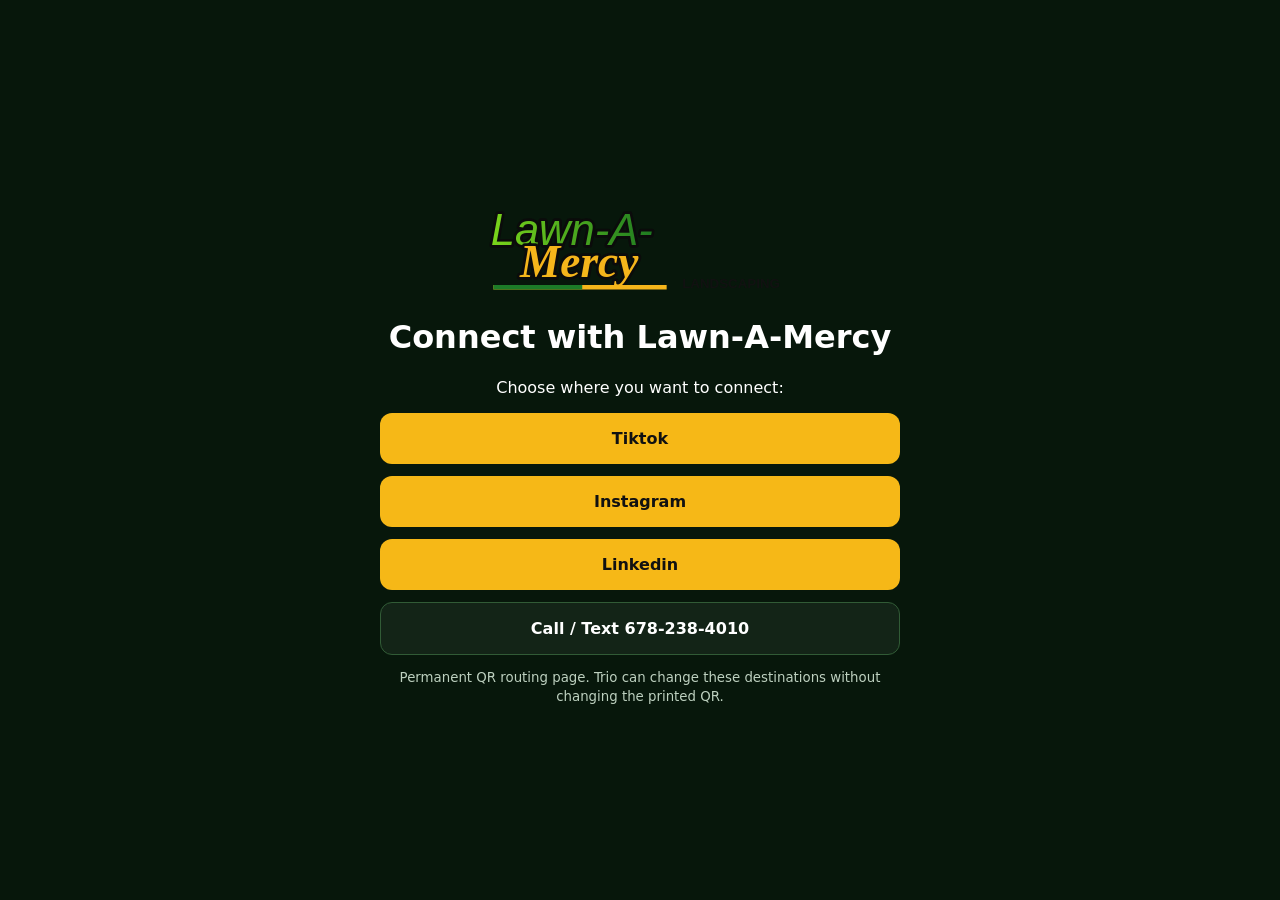
==== go/index.html @ 56b95126 "feat: launch public website" ====
<!doctype html><html lang="en"><head><meta charset="utf-8"><meta name="viewport" content="width=device-width,initial-scale=1"><title>Lawn-A-Mercy Connect</title><style>body{margin:0;background:#07170b;color:#fff;font-family:system-ui;display:grid;place-items:center;min-height:100vh}.box{width:min(520px,calc(100% - 32px));text-align:center}.logo{width:320px;max-width:90%}.btn{display:block;margin:12px 0;padding:16px;border-radius:12px;background:#f6b817;color:#111;font-weight:900;text-decoration:none}.sub{background:#132417;color:#fff;border:1px solid #315b36}small{color:#bdd0bf}</style></head><body><main class="box"><img class="logo" src="../assets/brand/logo.svg" alt="Lawn-A-Mercy"><h1>Connect with Lawn-A-Mercy</h1><p id="status">Loading current links…</p><div id="links"></div><small>Permanent QR routing page. Trio can change these destinations without changing the printed QR.</small></main><script>async function load(u){const s=u.includes('?')?'&':'?';const r=await fetch(u+s+'v='+Date.now(),{cache:'no-store'});return r.json()}(async()=>{try{let c=await load('../data/site.json');if(c.runtime?.remote_config_url){try{c=await load(c.runtime.remote_config_url)}catch{}}const q=new URLSearchParams(location.search).get('to')||'socials';if(q!=='socials'){const direct=c.routes?.[q]||c.social?.[q];if(direct){location.replace(direct);return}}const box=document.getElementById('links');document.getElementById('status').textContent='Choose where you want to connect:';for(const[k,v]of Object.entries(c.social||{})){const a=document.createElement('a');a.className='btn';a.href=v;a.textContent=k[0].toUpperCase()+k.slice(1);box.appendChild(a)}const call=document.createElement('a');call.className='btn sub';call.href=c.routes?.call||'tel:+16782384010';call.textContent='Call / Text '+c.contact.phone;box.appendChild(call)}catch(e){document.getElementById('status').textContent='Call or text 678-238-4010'}})();</script></body></html>
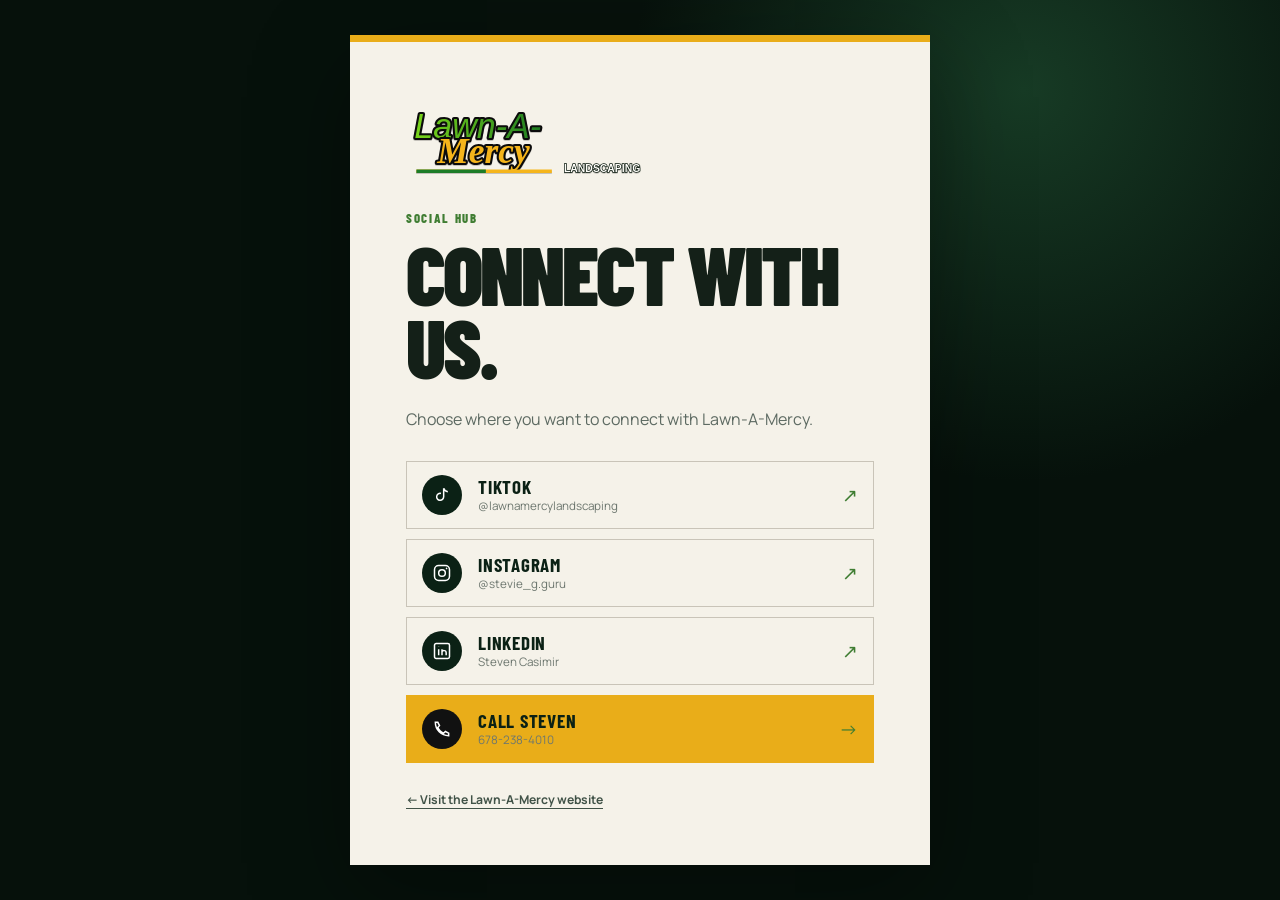
==== commit 1c177975: "feat: polish public site and Trio publishing" ====
--- a/go/index.html
+++ b/go/index.html
@@ -1 +1,33 @@
-<!doctype html><html lang="en"><head><meta charset="utf-8"><meta name="viewport" content="width=device-width,initial-scale=1"><title>Lawn-A-Mercy Connect</title><style>body{margin:0;background:#07170b;color:#fff;font-family:system-ui;display:grid;place-items:center;min-height:100vh}.box{width:min(520px,calc(100% - 32px));text-align:center}.logo{width:320px;max-width:90%}.btn{display:block;margin:12px 0;padding:16px;border-radius:12px;background:#f6b817;color:#111;font-weight:900;text-decoration:none}.sub{background:#132417;color:#fff;border:1px solid #315b36}small{color:#bdd0bf}</style></head><body><main class="box"><img class="logo" src="../assets/brand/logo.svg" alt="Lawn-A-Mercy"><h1>Connect with Lawn-A-Mercy</h1><p id="status">Loading current links…</p><div id="links"></div><small>Permanent QR routing page. Trio can change these destinations without changing the printed QR.</small></main><script>async function load(u){const s=u.includes('?')?'&':'?';const r=await fetch(u+s+'v='+Date.now(),{cache:'no-store'});return r.json()}(async()=>{try{let c=await load('../data/site.json');if(c.runtime?.remote_config_url){try{c=await load(c.runtime.remote_config_url)}catch{}}const q=new URLSearchParams(location.search).get('to')||'socials';if(q!=='socials'){const direct=c.routes?.[q]||c.social?.[q];if(direct){location.replace(direct);return}}const box=document.getElementById('links');document.getElementById('status').textContent='Choose where you want to connect:';for(const[k,v]of Object.entries(c.social||{})){const a=document.createElement('a');a.className='btn';a.href=v;a.textContent=k[0].toUpperCase()+k.slice(1);box.appendChild(a)}const call=document.createElement('a');call.className='btn sub';call.href=c.routes?.call||'tel:+16782384010';call.textContent='Call / Text '+c.contact.phone;box.appendChild(call)}catch(e){document.getElementById('status').textContent='Call or text 678-238-4010'}})();</script></body></html>+<!doctype html>
+<html lang="en">
+<head>
+  <meta charset="utf-8">
+  <meta name="viewport" content="width=device-width,initial-scale=1">
+  <meta name="theme-color" content="#0b2115">
+  <title>Connect with Lawn-A-Mercy</title>
+  <link rel="preconnect" href="https://fonts.googleapis.com">
+  <link rel="preconnect" href="https://fonts.gstatic.com" crossorigin>
+  <link href="https://fonts.googleapis.com/css2?family=Barlow+Condensed:wght@700;800;900&family=Manrope:wght@400;600;700&display=swap" rel="stylesheet">
+  <style>
+    :root{--green:#0b2115;--deep:#06110b;--gold:#e9ad19;--paper:#f5f2e9;--muted:#aebbb2}*{box-sizing:border-box}body{margin:0;min-height:100vh;display:grid;place-items:center;padding:28px;background:radial-gradient(circle at 80% 10%,#173b25,transparent 30%),var(--deep);color:#fff;font-family:Manrope,"Segoe UI",sans-serif}.card{width:min(580px,100%);padding:clamp(28px,6vw,56px);border-top:7px solid var(--gold);background:var(--paper);color:#142018;box-shadow:0 30px 90px rgba(0,0,0,.35)}.logo{display:block;width:250px;max-width:78%;height:78px;object-fit:contain;object-position:left;margin-bottom:34px;filter:drop-shadow(0 1px 0 rgba(0,0,0,.2))}.eyebrow{margin:0 0 11px;color:#3f7d32;font-family:"Barlow Condensed",sans-serif;font-size:.8rem;font-weight:800;letter-spacing:.13em;text-transform:uppercase}h1{margin:0;font-family:"Barlow Condensed",sans-serif;font-size:clamp(3.1rem,10vw,5.2rem);font-weight:900;letter-spacing:-.035em;line-height:.88;text-transform:uppercase}#status{margin:22px 0 28px;color:#5d6a62;line-height:1.7}.links{display:grid;gap:10px}.link{display:grid;grid-template-columns:42px 1fr auto;gap:14px;align-items:center;min-height:68px;padding:11px 15px;border:1px solid #c9c4b8;color:var(--green);text-decoration:none;transition:border-color .2s,transform .2s}.link:hover{border-color:#3f7d32;transform:translateX(3px)}.icon{width:40px;height:40px;display:grid;place-items:center;border-radius:50%;background:var(--green);color:#fff}.icon svg{width:20px;height:20px;fill:none;stroke:currentColor;stroke-width:1.8}.copy strong,.copy span{display:block}.copy strong{font-family:"Barlow Condensed",sans-serif;font-size:1.18rem;letter-spacing:.04em;text-transform:uppercase}.copy span{color:#6d776f;font-size:.73rem}.arrow{color:#3f7d32;font-size:1.2rem}.link-call{background:var(--gold);border-color:var(--gold)}.link-call .icon{background:#111}.home{display:inline-block;margin-top:28px;color:#405247;font-size:.76rem;font-weight:700;text-underline-offset:4px}.fallback{padding:16px;border:1px solid #c9c4b8}.fallback a{color:var(--green);font-weight:800}@media(max-width:440px){body{padding:0}.card{min-height:100vh;padding:28px 20px}.link{grid-template-columns:40px 1fr auto;padding-inline:10px}}
+  </style>
+</head>
+<body>
+  <main class="card">
+    <img class="logo" src="../assets/brand/logo.svg" alt="Lawn-A-Mercy Landscaping">
+    <p class="eyebrow">Social hub</p>
+    <h1>Connect with us.</h1>
+    <p id="status">Loading current profiles…</p>
+    <div class="links" id="links"></div>
+    <a class="home" href="../">← Visit the Lawn-A-Mercy website</a>
+  </main>
+  <script>
+    const icons={instagram:'<svg viewBox="0 0 24 24" aria-hidden="true"><rect x="3" y="3" width="18" height="18" rx="5"/><circle cx="12" cy="12" r="4"/><circle cx="17.5" cy="6.5" r="1" fill="currentColor" stroke="none"/></svg>',tiktok:'<svg viewBox="0 0 24 24" aria-hidden="true"><path d="M14 4v10.2a4.2 4.2 0 1 1-3.2-4.1M14 4c.7 2.4 2.3 3.8 5 4"/></svg>',linkedin:'<svg viewBox="0 0 24 24" aria-hidden="true"><rect x="3" y="3" width="18" height="18" rx="2"/><path d="M8 10v7M8 7v.1M12 17v-7m0 3c.6-2 5-2.2 5 1v3"/></svg>',call:'<svg viewBox="0 0 24 24" aria-hidden="true"><path d="M7 4H4c0 9 7 16 16 16v-3l-4-2-2 2c-3-1-6-4-7-7l2-2-2-4Z"/></svg>'};
+    const labels={instagram:'Instagram',tiktok:'TikTok',linkedin:'LinkedIn'};
+    function safe(value){try{const u=new URL(value);return ['https:','http:','tel:','sms:','mailto:'].includes(u.protocol)?u.href:''}catch{return''}}
+    async function load(url){const mark=url.includes('?')?'&':'?';const response=await fetch(url+mark+'v='+Date.now(),{cache:'no-store'});if(!response.ok)throw new Error(response.status);return response.json()}
+    function makeLink(name,url,handle,isCall=false){const a=document.createElement('a');a.className='link'+(isCall?' link-call':'');a.href=url;if(!isCall){a.target='_blank';a.rel='noopener noreferrer'}const icon=document.createElement('span');icon.className='icon';icon.innerHTML=icons[name]||icons.call;const copy=document.createElement('span');copy.className='copy';const strong=document.createElement('strong');strong.textContent=isCall?'Call Steven':labels[name]||name;const small=document.createElement('span');small.textContent=handle||'Follow Lawn-A-Mercy';copy.append(strong,small);const arrow=document.createElement('span');arrow.className='arrow';arrow.setAttribute('aria-hidden','true');arrow.textContent=isCall?'→':'↗';a.append(icon,copy,arrow);return a}
+    (async()=>{try{let config=await load('../data/site.json');if(config.runtime?.remote_config_url){try{config=await load(config.runtime.remote_config_url)}catch{}}const query=new URLSearchParams(location.search).get('to')||'socials';if(query!=='socials'){const destination=safe(config.routes?.[query]||config.social?.[query]);if(destination){location.replace(destination);return}}const box=document.getElementById('links');document.getElementById('status').textContent='Choose where you want to connect with Lawn-A-Mercy.';Object.entries(config.social||{}).forEach(([name,value])=>{const url=safe(value);if(url)box.appendChild(makeLink(name,url,config.social_handles?.[name]))});const call=safe(config.routes?.call)||'tel:+16782384010';box.appendChild(makeLink('call',call,config.contact?.phone||'678-238-4010',true))}catch{document.getElementById('status').textContent='Social profiles could not load right now.';const box=document.getElementById('links');const fallback=document.createElement('p');fallback.className='fallback';fallback.innerHTML='Call or text <a href="tel:+16782384010">678-238-4010</a>.';box.appendChild(fallback)}})();
+  </script>
+</body>
+</html>
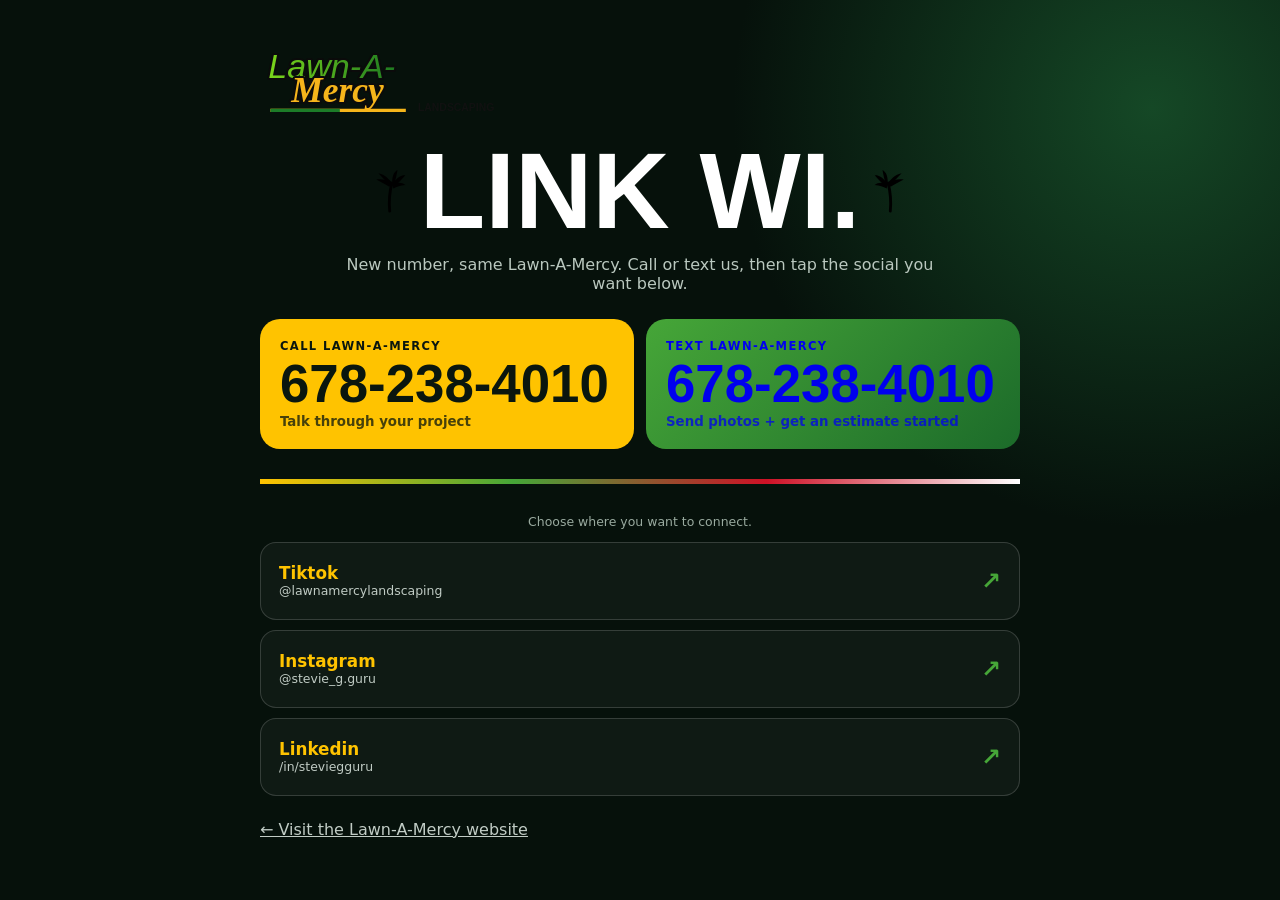
==== commit e3609d1f: "feat(site): Lawn-A-Mercy v2 redesign Split CALL (gold) and TEXT (green) as separate controls, palm a" ====
--- a/go/index.html
+++ b/go/index.html
@@ -1,33 +1,6 @@
 <!doctype html>
-<html lang="en">
-<head>
-  <meta charset="utf-8">
-  <meta name="viewport" content="width=device-width,initial-scale=1">
-  <meta name="theme-color" content="#0b2115">
-  <title>Connect with Lawn-A-Mercy</title>
-  <link rel="preconnect" href="https://fonts.googleapis.com">
-  <link rel="preconnect" href="https://fonts.gstatic.com" crossorigin>
-  <link href="https://fonts.googleapis.com/css2?family=Barlow+Condensed:wght@700;800;900&family=Manrope:wght@400;600;700&display=swap" rel="stylesheet">
-  <style>
-    :root{--green:#0b2115;--deep:#06110b;--gold:#e9ad19;--paper:#f5f2e9;--muted:#aebbb2}*{box-sizing:border-box}body{margin:0;min-height:100vh;display:grid;place-items:center;padding:28px;background:radial-gradient(circle at 80% 10%,#173b25,transparent 30%),var(--deep);color:#fff;font-family:Manrope,"Segoe UI",sans-serif}.card{width:min(580px,100%);padding:clamp(28px,6vw,56px);border-top:7px solid var(--gold);background:var(--paper);color:#142018;box-shadow:0 30px 90px rgba(0,0,0,.35)}.logo{display:block;width:250px;max-width:78%;height:78px;object-fit:contain;object-position:left;margin-bottom:34px;filter:drop-shadow(0 1px 0 rgba(0,0,0,.2))}.eyebrow{margin:0 0 11px;color:#3f7d32;font-family:"Barlow Condensed",sans-serif;font-size:.8rem;font-weight:800;letter-spacing:.13em;text-transform:uppercase}h1{margin:0;font-family:"Barlow Condensed",sans-serif;font-size:clamp(3.1rem,10vw,5.2rem);font-weight:900;letter-spacing:-.035em;line-height:.88;text-transform:uppercase}#status{margin:22px 0 28px;color:#5d6a62;line-height:1.7}.links{display:grid;gap:10px}.link{display:grid;grid-template-columns:42px 1fr auto;gap:14px;align-items:center;min-height:68px;padding:11px 15px;border:1px solid #c9c4b8;color:var(--green);text-decoration:none;transition:border-color .2s,transform .2s}.link:hover{border-color:#3f7d32;transform:translateX(3px)}.icon{width:40px;height:40px;display:grid;place-items:center;border-radius:50%;background:var(--green);color:#fff}.icon svg{width:20px;height:20px;fill:none;stroke:currentColor;stroke-width:1.8}.copy strong,.copy span{display:block}.copy strong{font-family:"Barlow Condensed",sans-serif;font-size:1.18rem;letter-spacing:.04em;text-transform:uppercase}.copy span{color:#6d776f;font-size:.73rem}.arrow{color:#3f7d32;font-size:1.2rem}.link-call{background:var(--gold);border-color:var(--gold)}.link-call .icon{background:#111}.home{display:inline-block;margin-top:28px;color:#405247;font-size:.76rem;font-weight:700;text-underline-offset:4px}.fallback{padding:16px;border:1px solid #c9c4b8}.fallback a{color:var(--green);font-weight:800}@media(max-width:440px){body{padding:0}.card{min-height:100vh;padding:28px 20px}.link{grid-template-columns:40px 1fr auto;padding-inline:10px}}
-  </style>
-</head>
-<body>
-  <main class="card">
-    <img class="logo" src="../assets/brand/logo.svg" alt="Lawn-A-Mercy Landscaping">
-    <p class="eyebrow">Social hub</p>
-    <h1>Connect with us.</h1>
-    <p id="status">Loading current profiles…</p>
-    <div class="links" id="links"></div>
-    <a class="home" href="../">← Visit the Lawn-A-Mercy website</a>
-  </main>
-  <script>
-    const icons={instagram:'<svg viewBox="0 0 24 24" aria-hidden="true"><rect x="3" y="3" width="18" height="18" rx="5"/><circle cx="12" cy="12" r="4"/><circle cx="17.5" cy="6.5" r="1" fill="currentColor" stroke="none"/></svg>',tiktok:'<svg viewBox="0 0 24 24" aria-hidden="true"><path d="M14 4v10.2a4.2 4.2 0 1 1-3.2-4.1M14 4c.7 2.4 2.3 3.8 5 4"/></svg>',linkedin:'<svg viewBox="0 0 24 24" aria-hidden="true"><rect x="3" y="3" width="18" height="18" rx="2"/><path d="M8 10v7M8 7v.1M12 17v-7m0 3c.6-2 5-2.2 5 1v3"/></svg>',call:'<svg viewBox="0 0 24 24" aria-hidden="true"><path d="M7 4H4c0 9 7 16 16 16v-3l-4-2-2 2c-3-1-6-4-7-7l2-2-2-4Z"/></svg>'};
-    const labels={instagram:'Instagram',tiktok:'TikTok',linkedin:'LinkedIn'};
-    function safe(value){try{const u=new URL(value);return ['https:','http:','tel:','sms:','mailto:'].includes(u.protocol)?u.href:''}catch{return''}}
-    async function load(url){const mark=url.includes('?')?'&':'?';const response=await fetch(url+mark+'v='+Date.now(),{cache:'no-store'});if(!response.ok)throw new Error(response.status);return response.json()}
-    function makeLink(name,url,handle,isCall=false){const a=document.createElement('a');a.className='link'+(isCall?' link-call':'');a.href=url;if(!isCall){a.target='_blank';a.rel='noopener noreferrer'}const icon=document.createElement('span');icon.className='icon';icon.innerHTML=icons[name]||icons.call;const copy=document.createElement('span');copy.className='copy';const strong=document.createElement('strong');strong.textContent=isCall?'Call Steven':labels[name]||name;const small=document.createElement('span');small.textContent=handle||'Follow Lawn-A-Mercy';copy.append(strong,small);const arrow=document.createElement('span');arrow.className='arrow';arrow.setAttribute('aria-hidden','true');arrow.textContent=isCall?'→':'↗';a.append(icon,copy,arrow);return a}
-    (async()=>{try{let config=await load('../data/site.json');if(config.runtime?.remote_config_url){try{config=await load(config.runtime.remote_config_url)}catch{}}const query=new URLSearchParams(location.search).get('to')||'socials';if(query!=='socials'){const destination=safe(config.routes?.[query]||config.social?.[query]);if(destination){location.replace(destination);return}}const box=document.getElementById('links');document.getElementById('status').textContent='Choose where you want to connect with Lawn-A-Mercy.';Object.entries(config.social||{}).forEach(([name,value])=>{const url=safe(value);if(url)box.appendChild(makeLink(name,url,config.social_handles?.[name]))});const call=safe(config.routes?.call)||'tel:+16782384010';box.appendChild(makeLink('call',call,config.contact?.phone||'678-238-4010',true))}catch{document.getElementById('status').textContent='Social profiles could not load right now.';const box=document.getElementById('links');const fallback=document.createElement('p');fallback.className='fallback';fallback.innerHTML='Call or text <a href="tel:+16782384010">678-238-4010</a>.';box.appendChild(fallback)}})();
-  </script>
-</body>
-</html>
+<html lang="en"><head><meta charset="utf-8"><meta name="viewport" content="width=device-width,initial-scale=1"><meta name="theme-color" content="#06110b"><title>Connect with Lawn-A-Mercy</title><style>
+:root{--deep:#06110b;--green:#0b361c;--leaf:#46a638;--gold:#ffc300;--paper:#fffdf5;--ink:#0a160e}*{box-sizing:border-box}body{margin:0;min-height:100vh;background:radial-gradient(circle at 90% 12%,#154826,transparent 30%),var(--deep);color:#fff;font-family:Inter,ui-sans-serif,system-ui,-apple-system,"Segoe UI",sans-serif}.page{width:min(760px,calc(100% - 28px));margin:auto;padding:36px 0 56px}.logo{display:block;width:250px;height:82px;object-fit:contain;object-position:left}.heading{display:flex;align-items:center;justify-content:center;gap:14px;margin:28px 0 6px}.heading img{width:34px;height:46px;color:var(--gold)}.heading img:last-child{transform:scaleX(-1)}h1{margin:0;font-family:Impact,"Arial Narrow",sans-serif;font-size:clamp(3.6rem,11vw,6.7rem);line-height:.85;text-align:center;text-transform:uppercase}.sub{text-align:center;color:#bac8bf;margin:18px auto 26px;max-width:600px}.contact-row{display:grid;grid-template-columns:1fr 1fr;gap:12px;margin-bottom:16px}.contact{min-height:120px;display:flex;flex-direction:column;justify-content:center;padding:20px;border-radius:20px;text-decoration:none}.contact.call{background:var(--gold);color:var(--ink)}.contact.text{background:linear-gradient(135deg,var(--leaf),#1c6b2a)}.contact span{font-size:.72rem;font-weight:900;letter-spacing:.12em;text-transform:uppercase}.contact strong{font-family:Impact,"Arial Narrow",sans-serif;font-size:clamp(2rem,7vw,3.3rem)}.contact small{font-weight:700;opacity:.75}.socials{display:grid;gap:10px}.social{display:grid;grid-template-columns:1fr auto;align-items:center;min-height:78px;padding:16px 18px;border:1px solid rgba(255,255,255,.16);border-radius:16px;background:rgba(255,255,255,.04);text-decoration:none}.social strong,.social span{display:block}.social strong{color:var(--gold);font-size:1.05rem}.social span{font-size:.78rem;color:#c0cbc4}.social b{font-size:1.5rem;color:var(--leaf)}.home{display:inline-block;margin-top:24px;color:#c1ccc5}.status{text-align:center;color:#99aa9f;font-size:.78rem}.island-line{height:5px;margin:30px 0;background:linear-gradient(90deg,var(--gold),var(--leaf),#ce1126,#fff)}@media(max-width:560px){.contact-row{grid-template-columns:1fr}.page{padding-top:22px}.logo{margin:auto}.contact strong{font-size:2.35rem}}</style></head>
+<body><main class="page"><img class="logo" src="../assets/brand/logo.svg" alt="Lawn-A-Mercy Landscaping"><div class="heading"><img src="../assets/brand/palm.svg" alt=""><h1>Link wi.</h1><img src="../assets/brand/palm.svg" alt=""></div><p class="sub">New number, same Lawn-A-Mercy. Call or text us, then tap the social you want below.</p><div class="contact-row"><a class="contact call" id="call" href="tel:+16782384010"><span>Call Lawn-A-Mercy</span><strong id="callPhone">678-238-4010</strong><small>Talk through your project</small></a><a class="contact text" id="text" href="sms:+16782384010"><span>Text Lawn-A-Mercy</span><strong id="textPhone">678-238-4010</strong><small>Send photos + get an estimate started</small></a></div><div class="island-line"></div><p class="status" id="status">Loading current profiles…</p><div class="socials" id="socials"></div><a class="home" href="../">← Visit the Lawn-A-Mercy website</a></main><script>
+function safe(v){try{const u=new URL(v,document.baseURI);return['https:','tel:','sms:','mailto:'].includes(u.protocol)?u.href:''}catch{return''}}async function load(u){const m=u.includes('?')?'&':'?';const r=await fetch(u+m+'v='+Date.now(),{cache:'no-store'});if(!r.ok)throw Error(r.status);return r.json()}function merge(a,b){if(!b||typeof b!=='object'||Array.isArray(b))return a;const o={...a};for(const[k,v]of Object.entries(b))o[k]=v&&typeof v==='object'&&!Array.isArray(v)&&a?.[k]&&typeof a[k]==='object'?merge(a[k],v):v;return o}(async()=>{try{let c=await load('../data/site.json');if(c.runtime?.remote_config_url){try{c=merge(c,await load(c.runtime.remote_config_url))}catch{}}const to=new URLSearchParams(location.search).get('to')||'socials';if(to!=='socials'){const d=safe(c.routes?.[to]||c.social?.[to]);if(d){location.replace(d);return}}const call=safe(c.routes?.call)||'tel:+16782384010',text=safe(c.routes?.text)||'sms:+16782384010';document.getElementById('call').href=call;document.getElementById('text').href=text;document.getElementById('callPhone').textContent=c.contact?.phone||'678-238-4010';document.getElementById('textPhone').textContent=c.contact?.phone||'678-238-4010';const box=document.getElementById('socials');for(const[n,v]of Object.entries(c.social||{})){const u=safe(v);if(!u)continue;const a=document.createElement('a');a.className='social';a.href=u;a.target='_blank';a.rel='noopener noreferrer';const left=document.createElement('span');const s=document.createElement('strong');s.textContent=n[0].toUpperCase()+n.slice(1);const h=document.createElement('span');h.textContent=c.social_handles?.[n]||'Follow Lawn-A-Mercy';left.append(s,h);const arrow=document.createElement('b');arrow.textContent='↗';a.append(left,arrow);box.append(a)}document.getElementById('status').textContent='Choose where you want to connect.'}catch(e){document.getElementById('status').textContent='Could not load profiles. Call or text 678-238-4010.'}})();
+</script></body></html>
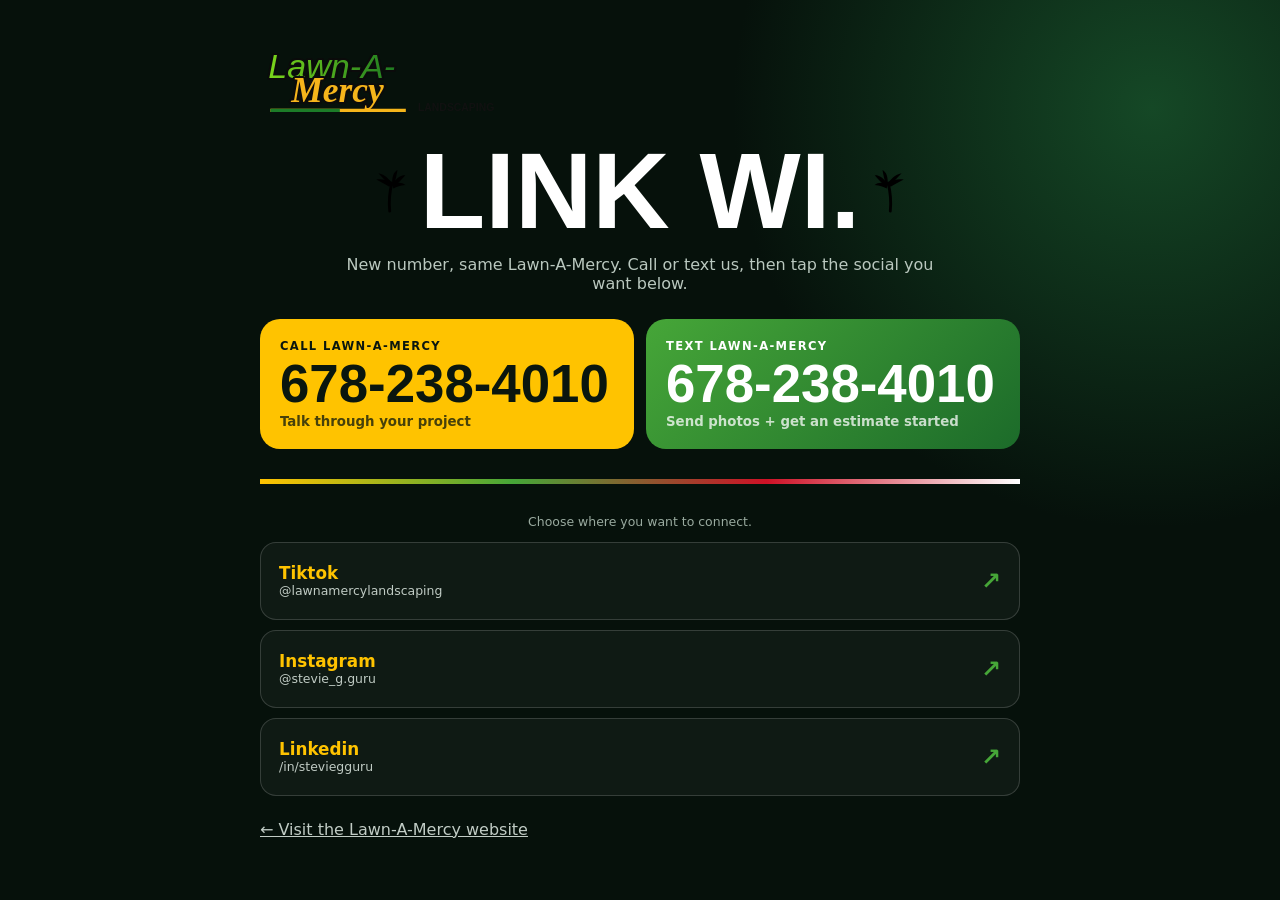
==== commit 1fb9e4da: "fix(hub): give the TEXT card an explicit text color .contact.call set a color; .contact.text did not" ====
--- a/go/index.html
+++ b/go/index.html
@@ -1,6 +1,6 @@
 <!doctype html>
 <html lang="en"><head><meta charset="utf-8"><meta name="viewport" content="width=device-width,initial-scale=1"><meta name="theme-color" content="#06110b"><title>Connect with Lawn-A-Mercy</title><style>
-:root{--deep:#06110b;--green:#0b361c;--leaf:#46a638;--gold:#ffc300;--paper:#fffdf5;--ink:#0a160e}*{box-sizing:border-box}body{margin:0;min-height:100vh;background:radial-gradient(circle at 90% 12%,#154826,transparent 30%),var(--deep);color:#fff;font-family:Inter,ui-sans-serif,system-ui,-apple-system,"Segoe UI",sans-serif}.page{width:min(760px,calc(100% - 28px));margin:auto;padding:36px 0 56px}.logo{display:block;width:250px;height:82px;object-fit:contain;object-position:left}.heading{display:flex;align-items:center;justify-content:center;gap:14px;margin:28px 0 6px}.heading img{width:34px;height:46px;color:var(--gold)}.heading img:last-child{transform:scaleX(-1)}h1{margin:0;font-family:Impact,"Arial Narrow",sans-serif;font-size:clamp(3.6rem,11vw,6.7rem);line-height:.85;text-align:center;text-transform:uppercase}.sub{text-align:center;color:#bac8bf;margin:18px auto 26px;max-width:600px}.contact-row{display:grid;grid-template-columns:1fr 1fr;gap:12px;margin-bottom:16px}.contact{min-height:120px;display:flex;flex-direction:column;justify-content:center;padding:20px;border-radius:20px;text-decoration:none}.contact.call{background:var(--gold);color:var(--ink)}.contact.text{background:linear-gradient(135deg,var(--leaf),#1c6b2a)}.contact span{font-size:.72rem;font-weight:900;letter-spacing:.12em;text-transform:uppercase}.contact strong{font-family:Impact,"Arial Narrow",sans-serif;font-size:clamp(2rem,7vw,3.3rem)}.contact small{font-weight:700;opacity:.75}.socials{display:grid;gap:10px}.social{display:grid;grid-template-columns:1fr auto;align-items:center;min-height:78px;padding:16px 18px;border:1px solid rgba(255,255,255,.16);border-radius:16px;background:rgba(255,255,255,.04);text-decoration:none}.social strong,.social span{display:block}.social strong{color:var(--gold);font-size:1.05rem}.social span{font-size:.78rem;color:#c0cbc4}.social b{font-size:1.5rem;color:var(--leaf)}.home{display:inline-block;margin-top:24px;color:#c1ccc5}.status{text-align:center;color:#99aa9f;font-size:.78rem}.island-line{height:5px;margin:30px 0;background:linear-gradient(90deg,var(--gold),var(--leaf),#ce1126,#fff)}@media(max-width:560px){.contact-row{grid-template-columns:1fr}.page{padding-top:22px}.logo{margin:auto}.contact strong{font-size:2.35rem}}</style></head>
+:root{--deep:#06110b;--green:#0b361c;--leaf:#46a638;--gold:#ffc300;--paper:#fffdf5;--ink:#0a160e}*{box-sizing:border-box}body{margin:0;min-height:100vh;background:radial-gradient(circle at 90% 12%,#154826,transparent 30%),var(--deep);color:#fff;font-family:Inter,ui-sans-serif,system-ui,-apple-system,"Segoe UI",sans-serif}.page{width:min(760px,calc(100% - 28px));margin:auto;padding:36px 0 56px}.logo{display:block;width:250px;height:82px;object-fit:contain;object-position:left}.heading{display:flex;align-items:center;justify-content:center;gap:14px;margin:28px 0 6px}.heading img{width:34px;height:46px;color:var(--gold)}.heading img:last-child{transform:scaleX(-1)}h1{margin:0;font-family:Impact,"Arial Narrow",sans-serif;font-size:clamp(3.6rem,11vw,6.7rem);line-height:.85;text-align:center;text-transform:uppercase}.sub{text-align:center;color:#bac8bf;margin:18px auto 26px;max-width:600px}.contact-row{display:grid;grid-template-columns:1fr 1fr;gap:12px;margin-bottom:16px}.contact{min-height:120px;display:flex;flex-direction:column;justify-content:center;padding:20px;border-radius:20px;text-decoration:none}.contact.call{background:var(--gold);color:var(--ink)}.contact.text{background:linear-gradient(135deg,var(--leaf),#1c6b2a);color:#fff}.contact span{font-size:.72rem;font-weight:900;letter-spacing:.12em;text-transform:uppercase}.contact strong{font-family:Impact,"Arial Narrow",sans-serif;font-size:clamp(2rem,7vw,3.3rem)}.contact small{font-weight:700;opacity:.75}.socials{display:grid;gap:10px}.social{display:grid;grid-template-columns:1fr auto;align-items:center;min-height:78px;padding:16px 18px;border:1px solid rgba(255,255,255,.16);border-radius:16px;background:rgba(255,255,255,.04);text-decoration:none}.social strong,.social span{display:block}.social strong{color:var(--gold);font-size:1.05rem}.social span{font-size:.78rem;color:#c0cbc4}.social b{font-size:1.5rem;color:var(--leaf)}.home{display:inline-block;margin-top:24px;color:#c1ccc5}.status{text-align:center;color:#99aa9f;font-size:.78rem}.island-line{height:5px;margin:30px 0;background:linear-gradient(90deg,var(--gold),var(--leaf),#ce1126,#fff)}@media(max-width:560px){.contact-row{grid-template-columns:1fr}.page{padding-top:22px}.logo{margin:auto}.contact strong{font-size:2.35rem}}</style></head>
 <body><main class="page"><img class="logo" src="../assets/brand/logo.svg" alt="Lawn-A-Mercy Landscaping"><div class="heading"><img src="../assets/brand/palm.svg" alt=""><h1>Link wi.</h1><img src="../assets/brand/palm.svg" alt=""></div><p class="sub">New number, same Lawn-A-Mercy. Call or text us, then tap the social you want below.</p><div class="contact-row"><a class="contact call" id="call" href="tel:+16782384010"><span>Call Lawn-A-Mercy</span><strong id="callPhone">678-238-4010</strong><small>Talk through your project</small></a><a class="contact text" id="text" href="sms:+16782384010"><span>Text Lawn-A-Mercy</span><strong id="textPhone">678-238-4010</strong><small>Send photos + get an estimate started</small></a></div><div class="island-line"></div><p class="status" id="status">Loading current profiles…</p><div class="socials" id="socials"></div><a class="home" href="../">← Visit the Lawn-A-Mercy website</a></main><script>
 function safe(v){try{const u=new URL(v,document.baseURI);return['https:','tel:','sms:','mailto:'].includes(u.protocol)?u.href:''}catch{return''}}async function load(u){const m=u.includes('?')?'&':'?';const r=await fetch(u+m+'v='+Date.now(),{cache:'no-store'});if(!r.ok)throw Error(r.status);return r.json()}function merge(a,b){if(!b||typeof b!=='object'||Array.isArray(b))return a;const o={...a};for(const[k,v]of Object.entries(b))o[k]=v&&typeof v==='object'&&!Array.isArray(v)&&a?.[k]&&typeof a[k]==='object'?merge(a[k],v):v;return o}(async()=>{try{let c=await load('../data/site.json');if(c.runtime?.remote_config_url){try{c=merge(c,await load(c.runtime.remote_config_url))}catch{}}const to=new URLSearchParams(location.search).get('to')||'socials';if(to!=='socials'){const d=safe(c.routes?.[to]||c.social?.[to]);if(d){location.replace(d);return}}const call=safe(c.routes?.call)||'tel:+16782384010',text=safe(c.routes?.text)||'sms:+16782384010';document.getElementById('call').href=call;document.getElementById('text').href=text;document.getElementById('callPhone').textContent=c.contact?.phone||'678-238-4010';document.getElementById('textPhone').textContent=c.contact?.phone||'678-238-4010';const box=document.getElementById('socials');for(const[n,v]of Object.entries(c.social||{})){const u=safe(v);if(!u)continue;const a=document.createElement('a');a.className='social';a.href=u;a.target='_blank';a.rel='noopener noreferrer';const left=document.createElement('span');const s=document.createElement('strong');s.textContent=n[0].toUpperCase()+n.slice(1);const h=document.createElement('span');h.textContent=c.social_handles?.[n]||'Follow Lawn-A-Mercy';left.append(s,h);const arrow=document.createElement('b');arrow.textContent='↗';a.append(left,arrow);box.append(a)}document.getElementById('status').textContent='Choose where you want to connect.'}catch(e){document.getElementById('status').textContent='Could not load profiles. Call or text 678-238-4010.'}})();
 </script></body></html>
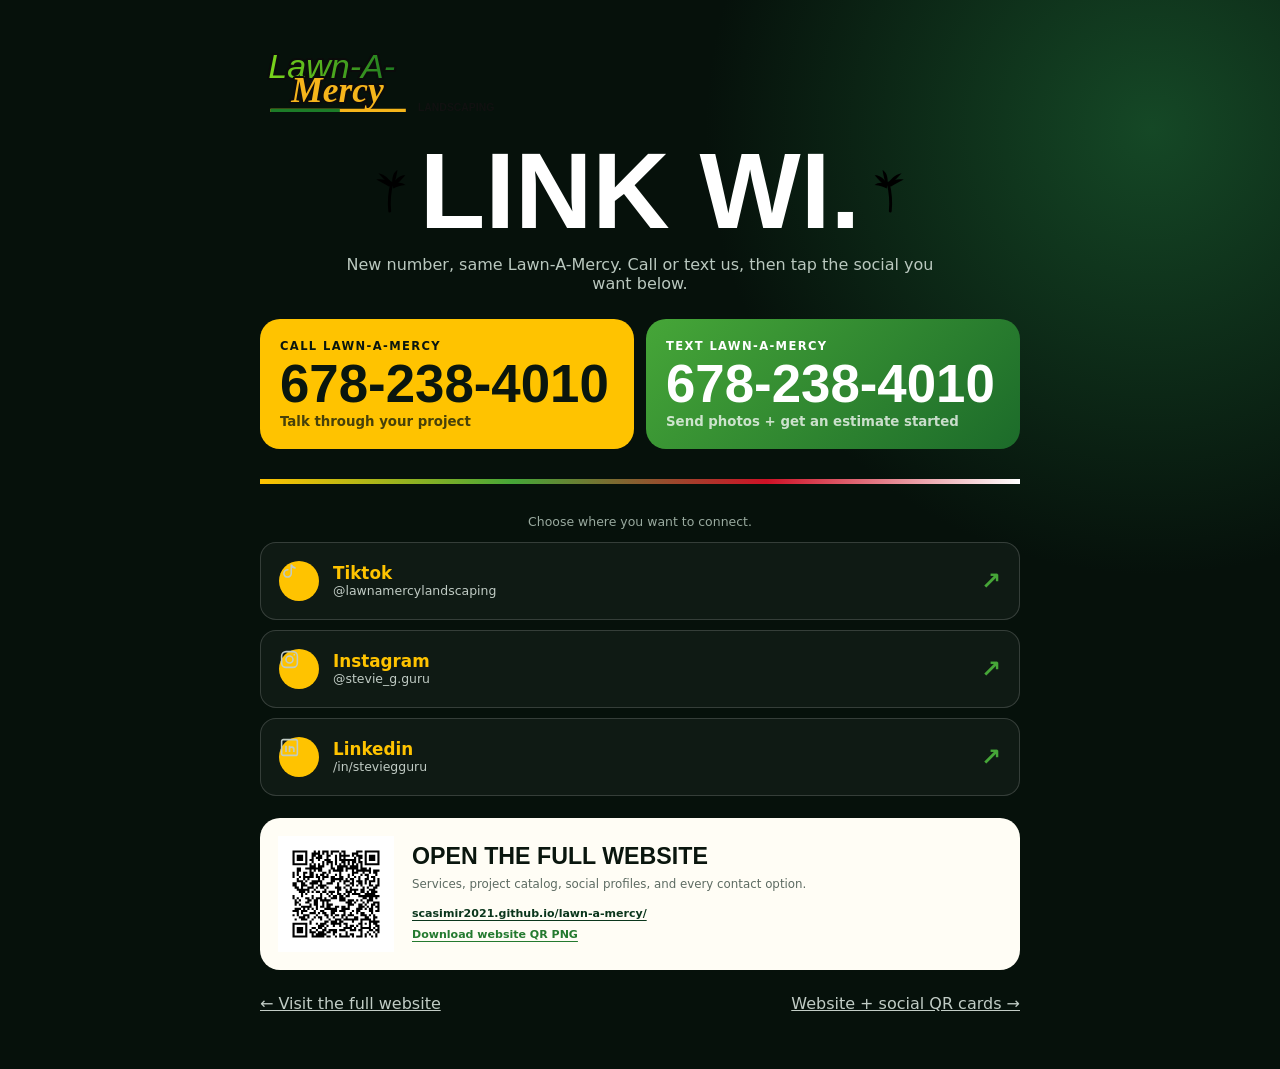
==== commit f02ba093: "fix: harden QR routes and validation" ====
--- a/go/index.html
+++ b/go/index.html
@@ -1,6 +1,46 @@
 <!doctype html>
-<html lang="en"><head><meta charset="utf-8"><meta name="viewport" content="width=device-width,initial-scale=1"><meta name="theme-color" content="#06110b"><title>Connect with Lawn-A-Mercy</title><style>
-:root{--deep:#06110b;--green:#0b361c;--leaf:#46a638;--gold:#ffc300;--paper:#fffdf5;--ink:#0a160e}*{box-sizing:border-box}body{margin:0;min-height:100vh;background:radial-gradient(circle at 90% 12%,#154826,transparent 30%),var(--deep);color:#fff;font-family:Inter,ui-sans-serif,system-ui,-apple-system,"Segoe UI",sans-serif}.page{width:min(760px,calc(100% - 28px));margin:auto;padding:36px 0 56px}.logo{display:block;width:250px;height:82px;object-fit:contain;object-position:left}.heading{display:flex;align-items:center;justify-content:center;gap:14px;margin:28px 0 6px}.heading img{width:34px;height:46px;color:var(--gold)}.heading img:last-child{transform:scaleX(-1)}h1{margin:0;font-family:Impact,"Arial Narrow",sans-serif;font-size:clamp(3.6rem,11vw,6.7rem);line-height:.85;text-align:center;text-transform:uppercase}.sub{text-align:center;color:#bac8bf;margin:18px auto 26px;max-width:600px}.contact-row{display:grid;grid-template-columns:1fr 1fr;gap:12px;margin-bottom:16px}.contact{min-height:120px;display:flex;flex-direction:column;justify-content:center;padding:20px;border-radius:20px;text-decoration:none}.contact.call{background:var(--gold);color:var(--ink)}.contact.text{background:linear-gradient(135deg,var(--leaf),#1c6b2a);color:#fff}.contact span{font-size:.72rem;font-weight:900;letter-spacing:.12em;text-transform:uppercase}.contact strong{font-family:Impact,"Arial Narrow",sans-serif;font-size:clamp(2rem,7vw,3.3rem)}.contact small{font-weight:700;opacity:.75}.socials{display:grid;gap:10px}.social{display:grid;grid-template-columns:1fr auto;align-items:center;min-height:78px;padding:16px 18px;border:1px solid rgba(255,255,255,.16);border-radius:16px;background:rgba(255,255,255,.04);text-decoration:none}.social strong,.social span{display:block}.social strong{color:var(--gold);font-size:1.05rem}.social span{font-size:.78rem;color:#c0cbc4}.social b{font-size:1.5rem;color:var(--leaf)}.home{display:inline-block;margin-top:24px;color:#c1ccc5}.status{text-align:center;color:#99aa9f;font-size:.78rem}.island-line{height:5px;margin:30px 0;background:linear-gradient(90deg,var(--gold),var(--leaf),#ce1126,#fff)}@media(max-width:560px){.contact-row{grid-template-columns:1fr}.page{padding-top:22px}.logo{margin:auto}.contact strong{font-size:2.35rem}}</style></head>
-<body><main class="page"><img class="logo" src="../assets/brand/logo.svg" alt="Lawn-A-Mercy Landscaping"><div class="heading"><img src="../assets/brand/palm.svg" alt=""><h1>Link wi.</h1><img src="../assets/brand/palm.svg" alt=""></div><p class="sub">New number, same Lawn-A-Mercy. Call or text us, then tap the social you want below.</p><div class="contact-row"><a class="contact call" id="call" href="tel:+16782384010"><span>Call Lawn-A-Mercy</span><strong id="callPhone">678-238-4010</strong><small>Talk through your project</small></a><a class="contact text" id="text" href="sms:+16782384010"><span>Text Lawn-A-Mercy</span><strong id="textPhone">678-238-4010</strong><small>Send photos + get an estimate started</small></a></div><div class="island-line"></div><p class="status" id="status">Loading current profiles…</p><div class="socials" id="socials"></div><a class="home" href="../">← Visit the Lawn-A-Mercy website</a></main><script>
-function safe(v){try{const u=new URL(v,document.baseURI);return['https:','tel:','sms:','mailto:'].includes(u.protocol)?u.href:''}catch{return''}}async function load(u){const m=u.includes('?')?'&':'?';const r=await fetch(u+m+'v='+Date.now(),{cache:'no-store'});if(!r.ok)throw Error(r.status);return r.json()}function merge(a,b){if(!b||typeof b!=='object'||Array.isArray(b))return a;const o={...a};for(const[k,v]of Object.entries(b))o[k]=v&&typeof v==='object'&&!Array.isArray(v)&&a?.[k]&&typeof a[k]==='object'?merge(a[k],v):v;return o}(async()=>{try{let c=await load('../data/site.json');if(c.runtime?.remote_config_url){try{c=merge(c,await load(c.runtime.remote_config_url))}catch{}}const to=new URLSearchParams(location.search).get('to')||'socials';if(to!=='socials'){const d=safe(c.routes?.[to]||c.social?.[to]);if(d){location.replace(d);return}}const call=safe(c.routes?.call)||'tel:+16782384010',text=safe(c.routes?.text)||'sms:+16782384010';document.getElementById('call').href=call;document.getElementById('text').href=text;document.getElementById('callPhone').textContent=c.contact?.phone||'678-238-4010';document.getElementById('textPhone').textContent=c.contact?.phone||'678-238-4010';const box=document.getElementById('socials');for(const[n,v]of Object.entries(c.social||{})){const u=safe(v);if(!u)continue;const a=document.createElement('a');a.className='social';a.href=u;a.target='_blank';a.rel='noopener noreferrer';const left=document.createElement('span');const s=document.createElement('strong');s.textContent=n[0].toUpperCase()+n.slice(1);const h=document.createElement('span');h.textContent=c.social_handles?.[n]||'Follow Lawn-A-Mercy';left.append(s,h);const arrow=document.createElement('b');arrow.textContent='↗';a.append(left,arrow);box.append(a)}document.getElementById('status').textContent='Choose where you want to connect.'}catch(e){document.getElementById('status').textContent='Could not load profiles. Call or text 678-238-4010.'}})();
-</script></body></html>+<html lang="en">
+<head>
+  <meta charset="utf-8">
+  <meta name="viewport" content="width=device-width,initial-scale=1">
+  <meta name="theme-color" content="#06110b">
+  <title>Connect with Lawn-A-Mercy</title>
+  <style>
+    :root{--deep:#06110b;--green:#0b361c;--leaf:#46a638;--gold:#ffc300;--paper:#fffdf5;--ink:#0a160e}*{box-sizing:border-box}body{margin:0;min-height:100vh;background:radial-gradient(circle at 90% 12%,#154826,transparent 30%),var(--deep);color:#fff;font-family:Inter,ui-sans-serif,system-ui,-apple-system,"Segoe UI",sans-serif}.page{width:min(760px,calc(100% - 28px));margin:auto;padding:36px 0 56px}.logo{display:block;width:250px;height:82px;object-fit:contain;object-position:left}.heading{display:flex;align-items:center;justify-content:center;gap:14px;margin:28px 0 6px}.heading img{width:34px;height:46px;color:var(--gold)}.heading img:last-child{transform:scaleX(-1)}h1{margin:0;font-family:Impact,"Arial Narrow",sans-serif;font-size:clamp(3.6rem,11vw,6.7rem);line-height:.85;text-align:center;text-transform:uppercase}.sub{text-align:center;color:#bac8bf;margin:18px auto 26px;max-width:600px}.contact-row{display:grid;grid-template-columns:1fr 1fr;gap:12px;margin-bottom:16px}.contact{min-height:120px;display:flex;flex-direction:column;justify-content:center;padding:20px;border-radius:20px;text-decoration:none}.contact.call{background:var(--gold);color:var(--ink)}.contact.text{background:linear-gradient(135deg,var(--leaf),#1c6b2a);color:#fff}.contact span{font-size:.72rem;font-weight:900;letter-spacing:.12em;text-transform:uppercase}.contact strong{font-family:Impact,"Arial Narrow",sans-serif;font-size:clamp(2rem,7vw,3.3rem)}.contact small{font-weight:700;opacity:.75}.socials{display:grid;gap:10px}.social{display:grid;grid-template-columns:42px 1fr auto;gap:12px;align-items:center;min-height:78px;padding:13px 18px;border:1px solid rgba(255,255,255,.16);border-radius:16px;background:rgba(255,255,255,.04);text-decoration:none}.social-icon{width:40px;height:40px;display:grid;place-items:center;border-radius:50%;background:var(--gold);color:var(--green)}.social-icon svg{width:21px;height:21px;fill:none;stroke:currentColor;stroke-width:1.8}.social strong,.social span{display:block}.social strong{color:var(--gold);font-size:1.05rem}.social span{font-size:.78rem;color:#c0cbc4}.social b{font-size:1.5rem;color:var(--leaf)}.website-qr{display:grid;grid-template-columns:116px 1fr;gap:18px;align-items:center;margin-top:22px;padding:18px;border-radius:20px;background:var(--paper);color:var(--ink)}.website-qr img{display:block;width:116px;padding:6px;background:#fff}.website-qr strong{display:block;font-family:Impact,"Arial Narrow",sans-serif;font-size:1.45rem;line-height:1;text-transform:uppercase}.website-qr p{margin:8px 0;color:#5d6b62;font-size:.74rem;line-height:1.5}.website-qr a{color:var(--green);font-size:.69rem;font-weight:900;overflow-wrap:anywhere;text-underline-offset:3px}.website-qr .download{display:inline-block;margin-top:7px;color:#247a2f}.hub-tools{display:flex;justify-content:space-between;gap:16px;flex-wrap:wrap;margin-top:24px}.home,.cards-link{color:#c1ccc5}.status{text-align:center;color:#99aa9f;font-size:.78rem}.island-line{height:5px;margin:30px 0;background:linear-gradient(90deg,var(--gold),var(--leaf),#ce1126,#fff)}@media(max-width:560px){.contact-row{grid-template-columns:1fr}.page{padding-top:22px}.logo{margin:auto}.contact strong{font-size:2.35rem}.website-qr{grid-template-columns:92px 1fr;gap:13px;padding:14px}.website-qr img{width:92px}.hub-tools{display:grid}}
+  </style>
+</head>
+<body>
+  <main class="page">
+    <img class="logo" src="../assets/brand/logo.svg" alt="Lawn-A-Mercy Landscaping">
+    <div class="heading"><img src="../assets/brand/palm.svg" alt=""><h1>Link wi.</h1><img src="../assets/brand/palm.svg" alt=""></div>
+    <p class="sub">New number, same Lawn-A-Mercy. Call or text us, then tap the social you want below.</p>
+    <div class="contact-row">
+      <a class="contact call" id="call" href="tel:+16782384010"><span>Call Lawn-A-Mercy</span><strong id="callPhone">678-238-4010</strong><small>Talk through your project</small></a>
+      <a class="contact text" id="text" href="sms:+16782384010"><span>Text Lawn-A-Mercy</span><strong id="textPhone">678-238-4010</strong><small>Send photos + get an estimate started</small></a>
+    </div>
+    <div class="island-line"></div>
+    <p class="status" id="status">Loading current profiles…</p>
+    <div class="socials" id="socials"></div>
+
+    <aside class="website-qr">
+      <a href="?to=website" aria-label="Open the complete Lawn-A-Mercy website"><img src="../assets/qr/website.svg" alt="QR code opening the complete Lawn-A-Mercy website"></a>
+      <div>
+        <strong>Open the full website</strong>
+        <p>Services, project catalog, social profiles, and every contact option.</p>
+        <a href="../">scasimir2021.github.io/lawn-a-mercy/</a><br>
+        <a class="download" href="../assets/qr/website.png" download>Download website QR PNG</a>
+      </div>
+    </aside>
+    <div class="hub-tools"><a class="home" href="../">← Visit the full website</a><a class="cards-link" href="../qr/">Website + social QR cards →</a></div>
+  </main>
+  <script>
+    const ICONS={instagram:'<svg viewBox="0 0 24 24" aria-hidden="true"><rect x="3" y="3" width="18" height="18" rx="5"/><circle cx="12" cy="12" r="4"/><circle cx="17.5" cy="6.5" r="1" fill="currentColor" stroke="none"/></svg>',tiktok:'<svg viewBox="0 0 24 24" aria-hidden="true"><path d="M14 4v10.2a4.2 4.2 0 1 1-3.2-4.1M14 4c.7 2.4 2.3 3.8 5 4"/></svg>',linkedin:'<svg viewBox="0 0 24 24" aria-hidden="true"><rect x="3" y="3" width="18" height="18" rx="2"/><path d="M8 10v7M8 7v.1M12 17v-7m0 3c.6-2 5-2.2 5 1v3"/></svg>'};
+    function safe(value,protocols){try{const url=new URL(value,document.baseURI);return protocols.includes(url.protocol)?url.href:''}catch{return''}}
+    function trustedWebsite(value,base){try{const expected=new URL(`${String(base).replace(/\/+$/,'')}/`);const candidate=new URL(value);return candidate.href===expected.href&&candidate.protocol==='https:'?candidate.href:''}catch{return''}}
+    async function load(url){const mark=url.includes('?')?'&':'?';const response=await fetch(`${url}${mark}v=${Date.now()}`,{cache:'no-store'});if(!response.ok)throw Error(response.status);return response.json()}
+    function merge(base,update){if(!update||typeof update!=='object'||Array.isArray(update))return base;const output={...base};for(const[key,value]of Object.entries(update))output[key]=value&&typeof value==='object'&&!Array.isArray(value)&&base?.[key]&&typeof base[key]==='object'?merge(base[key],value):value;return output}
+    function socialLink(name,value,handle){const url=safe(value,['https:']);if(!url)return null;const link=document.createElement('a');link.className='social';link.href=url;link.target='_blank';link.rel='noopener noreferrer';const icon=document.createElement('span');icon.className='social-icon';icon.setAttribute('aria-hidden','true');icon.innerHTML=ICONS[name]||'';const copy=document.createElement('span');const strong=document.createElement('strong');strong.textContent=name[0].toUpperCase()+name.slice(1);const small=document.createElement('span');small.textContent=handle||'Follow Lawn-A-Mercy';copy.append(strong,small);const arrow=document.createElement('b');arrow.textContent='↗';link.append(icon,copy,arrow);return link}
+    (async()=>{try{const local=await load('../data/site.json');let current=local;if(local.runtime?.remote_config_url){try{current=merge(local,await load(local.runtime.remote_config_url))}catch{}}const to=new URLSearchParams(location.search).get('to')||'socials';if(to!=='socials'){let destination='';if(to==='website')destination=trustedWebsite(local.routes?.website,local.base_url);else if(to==='call')destination=safe(local.routes?.call,['tel:']);else if(['text','quote'].includes(to))destination=safe(local.routes?.[to],['sms:']);else if(to==='email')destination=safe(local.routes?.email,['mailto:']);else destination=safe(current.social?.[to],['https:']);if(destination){location.replace(destination);return}}const call=safe(local.routes?.call,['tel:'])||'tel:+16782384010';const text=safe(local.routes?.text,['sms:'])||'sms:+16782384010';document.getElementById('call').href=call;document.getElementById('text').href=text;document.getElementById('callPhone').textContent=current.contact?.phone||'678-238-4010';document.getElementById('textPhone').textContent=current.contact?.phone||'678-238-4010';const box=document.getElementById('socials');for(const[name,value]of Object.entries(current.social||{})){const link=socialLink(name,value,current.social_handles?.[name]);if(link)box.append(link)}document.getElementById('status').textContent='Choose where you want to connect.'}catch{document.getElementById('status').textContent='Could not load profiles. Call or text 678-238-4010.'}})();
+  </script>
+</body>
+</html>
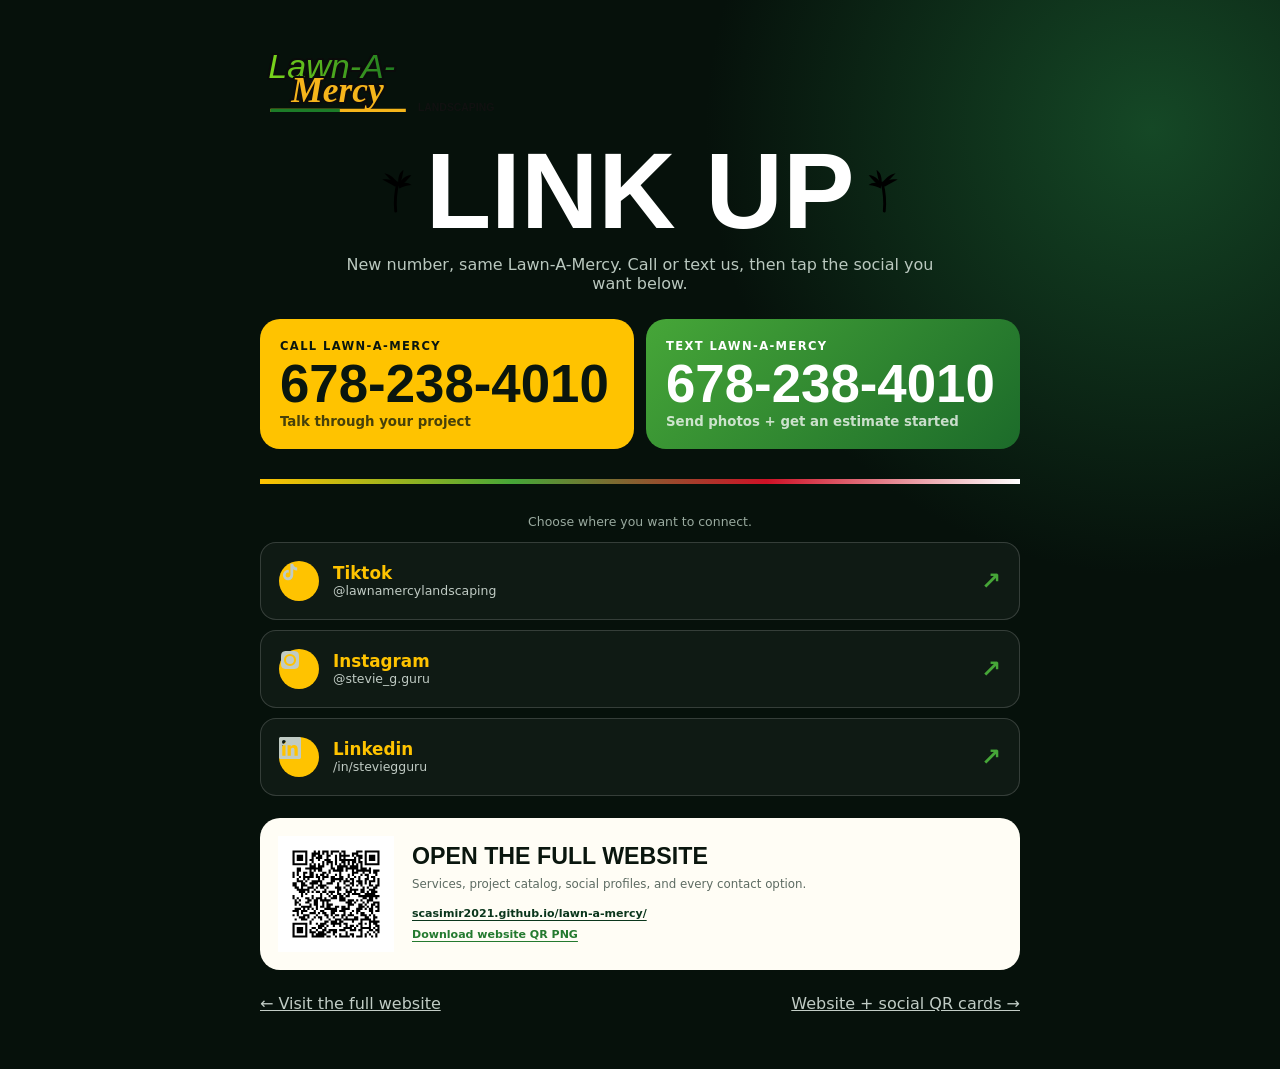
==== commit 6e4f0825: "fix(hub): legible social icons, and a heading that reads The icons were 1.8px strokes in dark green " ====
--- a/go/index.html
+++ b/go/index.html
@@ -6,13 +6,13 @@
   <meta name="theme-color" content="#06110b">
   <title>Connect with Lawn-A-Mercy</title>
   <style>
-    :root{--deep:#06110b;--green:#0b361c;--leaf:#46a638;--gold:#ffc300;--paper:#fffdf5;--ink:#0a160e}*{box-sizing:border-box}body{margin:0;min-height:100vh;background:radial-gradient(circle at 90% 12%,#154826,transparent 30%),var(--deep);color:#fff;font-family:Inter,ui-sans-serif,system-ui,-apple-system,"Segoe UI",sans-serif}.page{width:min(760px,calc(100% - 28px));margin:auto;padding:36px 0 56px}.logo{display:block;width:250px;height:82px;object-fit:contain;object-position:left}.heading{display:flex;align-items:center;justify-content:center;gap:14px;margin:28px 0 6px}.heading img{width:34px;height:46px;color:var(--gold)}.heading img:last-child{transform:scaleX(-1)}h1{margin:0;font-family:Impact,"Arial Narrow",sans-serif;font-size:clamp(3.6rem,11vw,6.7rem);line-height:.85;text-align:center;text-transform:uppercase}.sub{text-align:center;color:#bac8bf;margin:18px auto 26px;max-width:600px}.contact-row{display:grid;grid-template-columns:1fr 1fr;gap:12px;margin-bottom:16px}.contact{min-height:120px;display:flex;flex-direction:column;justify-content:center;padding:20px;border-radius:20px;text-decoration:none}.contact.call{background:var(--gold);color:var(--ink)}.contact.text{background:linear-gradient(135deg,var(--leaf),#1c6b2a);color:#fff}.contact span{font-size:.72rem;font-weight:900;letter-spacing:.12em;text-transform:uppercase}.contact strong{font-family:Impact,"Arial Narrow",sans-serif;font-size:clamp(2rem,7vw,3.3rem)}.contact small{font-weight:700;opacity:.75}.socials{display:grid;gap:10px}.social{display:grid;grid-template-columns:42px 1fr auto;gap:12px;align-items:center;min-height:78px;padding:13px 18px;border:1px solid rgba(255,255,255,.16);border-radius:16px;background:rgba(255,255,255,.04);text-decoration:none}.social-icon{width:40px;height:40px;display:grid;place-items:center;border-radius:50%;background:var(--gold);color:var(--green)}.social-icon svg{width:21px;height:21px;fill:none;stroke:currentColor;stroke-width:1.8}.social strong,.social span{display:block}.social strong{color:var(--gold);font-size:1.05rem}.social span{font-size:.78rem;color:#c0cbc4}.social b{font-size:1.5rem;color:var(--leaf)}.website-qr{display:grid;grid-template-columns:116px 1fr;gap:18px;align-items:center;margin-top:22px;padding:18px;border-radius:20px;background:var(--paper);color:var(--ink)}.website-qr img{display:block;width:116px;padding:6px;background:#fff}.website-qr strong{display:block;font-family:Impact,"Arial Narrow",sans-serif;font-size:1.45rem;line-height:1;text-transform:uppercase}.website-qr p{margin:8px 0;color:#5d6b62;font-size:.74rem;line-height:1.5}.website-qr a{color:var(--green);font-size:.69rem;font-weight:900;overflow-wrap:anywhere;text-underline-offset:3px}.website-qr .download{display:inline-block;margin-top:7px;color:#247a2f}.hub-tools{display:flex;justify-content:space-between;gap:16px;flex-wrap:wrap;margin-top:24px}.home,.cards-link{color:#c1ccc5}.status{text-align:center;color:#99aa9f;font-size:.78rem}.island-line{height:5px;margin:30px 0;background:linear-gradient(90deg,var(--gold),var(--leaf),#ce1126,#fff)}@media(max-width:560px){.contact-row{grid-template-columns:1fr}.page{padding-top:22px}.logo{margin:auto}.contact strong{font-size:2.35rem}.website-qr{grid-template-columns:92px 1fr;gap:13px;padding:14px}.website-qr img{width:92px}.hub-tools{display:grid}}
+    :root{--deep:#06110b;--green:#0b361c;--leaf:#46a638;--gold:#ffc300;--paper:#fffdf5;--ink:#0a160e}*{box-sizing:border-box}body{margin:0;min-height:100vh;background:radial-gradient(circle at 90% 12%,#154826,transparent 30%),var(--deep);color:#fff;font-family:Inter,ui-sans-serif,system-ui,-apple-system,"Segoe UI",sans-serif}.page{width:min(760px,calc(100% - 28px));margin:auto;padding:36px 0 56px}.logo{display:block;width:250px;height:82px;object-fit:contain;object-position:left}.heading{display:flex;align-items:center;justify-content:center;gap:14px;margin:28px 0 6px}.heading img{width:34px;height:46px;color:var(--gold)}.heading img:last-child{transform:scaleX(-1)}h1{margin:0;font-family:Impact,"Arial Narrow",sans-serif;font-size:clamp(3.6rem,11vw,6.7rem);line-height:.85;text-align:center;text-transform:uppercase}.sub{text-align:center;color:#bac8bf;margin:18px auto 26px;max-width:600px}.contact-row{display:grid;grid-template-columns:1fr 1fr;gap:12px;margin-bottom:16px}.contact{min-height:120px;display:flex;flex-direction:column;justify-content:center;padding:20px;border-radius:20px;text-decoration:none}.contact.call{background:var(--gold);color:var(--ink)}.contact.text{background:linear-gradient(135deg,var(--leaf),#1c6b2a);color:#fff}.contact span{font-size:.72rem;font-weight:900;letter-spacing:.12em;text-transform:uppercase}.contact strong{font-family:Impact,"Arial Narrow",sans-serif;font-size:clamp(2rem,7vw,3.3rem)}.contact small{font-weight:700;opacity:.75}.socials{display:grid;gap:10px}.social{display:grid;grid-template-columns:42px 1fr auto;gap:12px;align-items:center;min-height:78px;padding:13px 18px;border:1px solid rgba(255,255,255,.16);border-radius:16px;background:rgba(255,255,255,.04);text-decoration:none}.social-icon{width:40px;height:40px;display:grid;place-items:center;border-radius:50%;background:var(--gold);color:var(--green)}.social-icon svg{width:22px;height:22px;fill:currentColor;stroke:none;display:block}.social strong,.social span{display:block}.social strong{color:var(--gold);font-size:1.05rem}.social span{font-size:.78rem;color:#c0cbc4}.social b{font-size:1.5rem;color:var(--leaf)}.website-qr{display:grid;grid-template-columns:116px 1fr;gap:18px;align-items:center;margin-top:22px;padding:18px;border-radius:20px;background:var(--paper);color:var(--ink)}.website-qr img{display:block;width:116px;padding:6px;background:#fff}.website-qr strong{display:block;font-family:Impact,"Arial Narrow",sans-serif;font-size:1.45rem;line-height:1;text-transform:uppercase}.website-qr p{margin:8px 0;color:#5d6b62;font-size:.74rem;line-height:1.5}.website-qr a{color:var(--green);font-size:.69rem;font-weight:900;overflow-wrap:anywhere;text-underline-offset:3px}.website-qr .download{display:inline-block;margin-top:7px;color:#247a2f}.hub-tools{display:flex;justify-content:space-between;gap:16px;flex-wrap:wrap;margin-top:24px}.home,.cards-link{color:#c1ccc5}.status{text-align:center;color:#99aa9f;font-size:.78rem}.island-line{height:5px;margin:30px 0;background:linear-gradient(90deg,var(--gold),var(--leaf),#ce1126,#fff)}@media(max-width:560px){.contact-row{grid-template-columns:1fr}.page{padding-top:22px}.logo{margin:auto}.contact strong{font-size:2.35rem}.website-qr{grid-template-columns:92px 1fr;gap:13px;padding:14px}.website-qr img{width:92px}.hub-tools{display:grid}}
   </style>
 </head>
 <body>
   <main class="page">
     <img class="logo" src="../assets/brand/logo.svg" alt="Lawn-A-Mercy Landscaping">
-    <div class="heading"><img src="../assets/brand/palm.svg" alt=""><h1>Link wi.</h1><img src="../assets/brand/palm.svg" alt=""></div>
+    <div class="heading"><img src="../assets/brand/palm.svg" alt=""><h1>Link Up</h1><img src="../assets/brand/palm.svg" alt=""></div>
     <p class="sub">New number, same Lawn-A-Mercy. Call or text us, then tap the social you want below.</p>
     <div class="contact-row">
       <a class="contact call" id="call" href="tel:+16782384010"><span>Call Lawn-A-Mercy</span><strong id="callPhone">678-238-4010</strong><small>Talk through your project</small></a>
@@ -34,7 +34,7 @@
     <div class="hub-tools"><a class="home" href="../">← Visit the full website</a><a class="cards-link" href="../qr/">Website + social QR cards →</a></div>
   </main>
   <script>
-    const ICONS={instagram:'<svg viewBox="0 0 24 24" aria-hidden="true"><rect x="3" y="3" width="18" height="18" rx="5"/><circle cx="12" cy="12" r="4"/><circle cx="17.5" cy="6.5" r="1" fill="currentColor" stroke="none"/></svg>',tiktok:'<svg viewBox="0 0 24 24" aria-hidden="true"><path d="M14 4v10.2a4.2 4.2 0 1 1-3.2-4.1M14 4c.7 2.4 2.3 3.8 5 4"/></svg>',linkedin:'<svg viewBox="0 0 24 24" aria-hidden="true"><rect x="3" y="3" width="18" height="18" rx="2"/><path d="M8 10v7M8 7v.1M12 17v-7m0 3c.6-2 5-2.2 5 1v3"/></svg>'};
+    const ICONS={instagram:'<svg viewBox="0 0 24 24" aria-hidden="true"><path fill="currentColor" stroke="none" d="M12 2.2c3.2 0 3.58.01 4.85.07 1.17.05 1.8.25 2.22.41.56.22.96.48 1.38.9.42.42.68.82.9 1.38.16.42.36 1.05.41 2.22.06 1.27.07 1.65.07 4.85s-.01 3.58-.07 4.85c-.05 1.17-.25 1.8-.41 2.22-.22.56-.48.96-.9 1.38-.42.42-.82.68-1.38.9-.42.16-1.05.36-2.22.41-1.27.06-1.65.07-4.85.07s-3.58-.01-4.85-.07c-1.17-.05-1.8-.25-2.22-.41-.56-.22-.96-.48-1.38-.9-.42-.42-.68-.82-.9-1.38-.16-.42-.36-1.05-.41-2.22C2.21 15.58 2.2 15.2 2.2 12s.01-3.58.07-4.85c.05-1.17.25-1.8.41-2.22.22-.56.48-.96.9-1.38.42-.42.82-.68 1.38-.9.42-.16 1.05-.36 2.22-.41C8.42 2.21 8.8 2.2 12 2.2zm0 3.14A6.66 6.66 0 1 0 12 18.66 6.66 6.66 0 0 0 12 5.34zm0 10.985A4.325 4.325 0 1 1 12 7.675a4.325 4.325 0 0 1 0 8.65zm6.88-11.25a1.555 1.555 0 1 1-3.11 0 1.555 1.555 0 0 1 3.11 0z"/></svg>',tiktok:'<svg viewBox="0 0 24 24" aria-hidden="true"><path fill="currentColor" stroke="none" d="M16.6 5.82A4.28 4.28 0 0 1 15.54 3h-3.09v12.4a2.59 2.59 0 0 1-2.59 2.5 2.59 2.59 0 1 1 .77-5.06V9.7a5.68 5.68 0 0 0-.77-.05A5.66 5.66 0 1 0 15.54 15.3V8.9a7.35 7.35 0 0 0 4.3 1.38V7.2a4.29 4.29 0 0 1-3.24-1.38z"/></svg>',linkedin:'<svg viewBox="0 0 24 24" aria-hidden="true"><path fill="currentColor" stroke="none" d="M20.45 20.45h-3.56v-5.57c0-1.33-.02-3.04-1.85-3.04-1.85 0-2.14 1.45-2.14 2.94v5.67H9.35V9h3.41v1.56h.05a3.74 3.74 0 0 1 3.37-1.85c3.6 0 4.27 2.37 4.27 5.46v6.28zM5.34 7.43a2.06 2.06 0 1 1 0-4.13 2.06 2.06 0 0 1 0 4.13zM7.12 20.45H3.56V9h3.56v11.45zM22.22 0H1.77C.79 0 0 .77 0 1.72v20.56C0 23.23.79 24 1.77 24h20.45c.98 0 1.78-.77 1.78-1.72V1.72C24 .77 23.2 0 22.22 0z"/></svg>'};
     function safe(value,protocols){try{const url=new URL(value,document.baseURI);return protocols.includes(url.protocol)?url.href:''}catch{return''}}
     function trustedWebsite(value,base){try{const expected=new URL(`${String(base).replace(/\/+$/,'')}/`);const candidate=new URL(value);return candidate.href===expected.href&&candidate.protocol==='https:'?candidate.href:''}catch{return''}}
     async function load(url){const mark=url.includes('?')?'&':'?';const response=await fetch(`${url}${mark}v=${Date.now()}`,{cache:'no-store'});if(!response.ok)throw Error(response.status);return response.json()}
